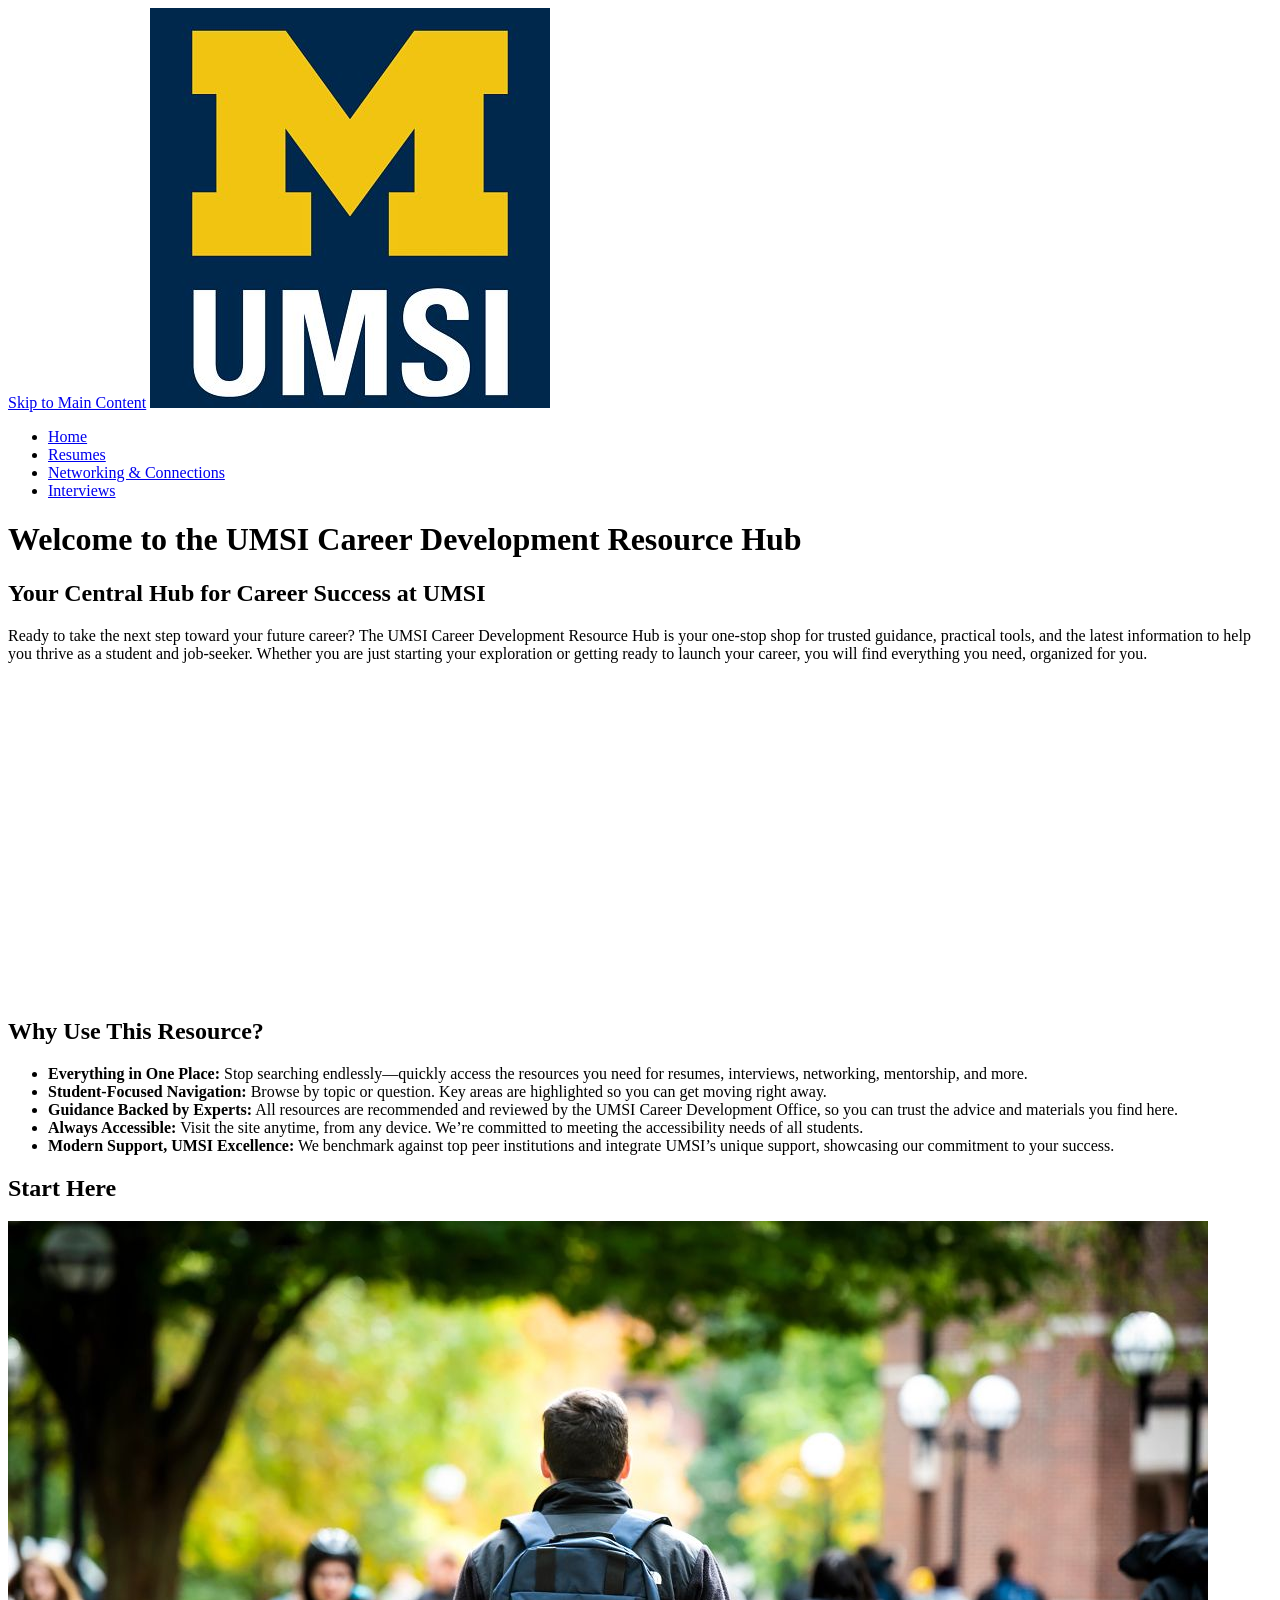
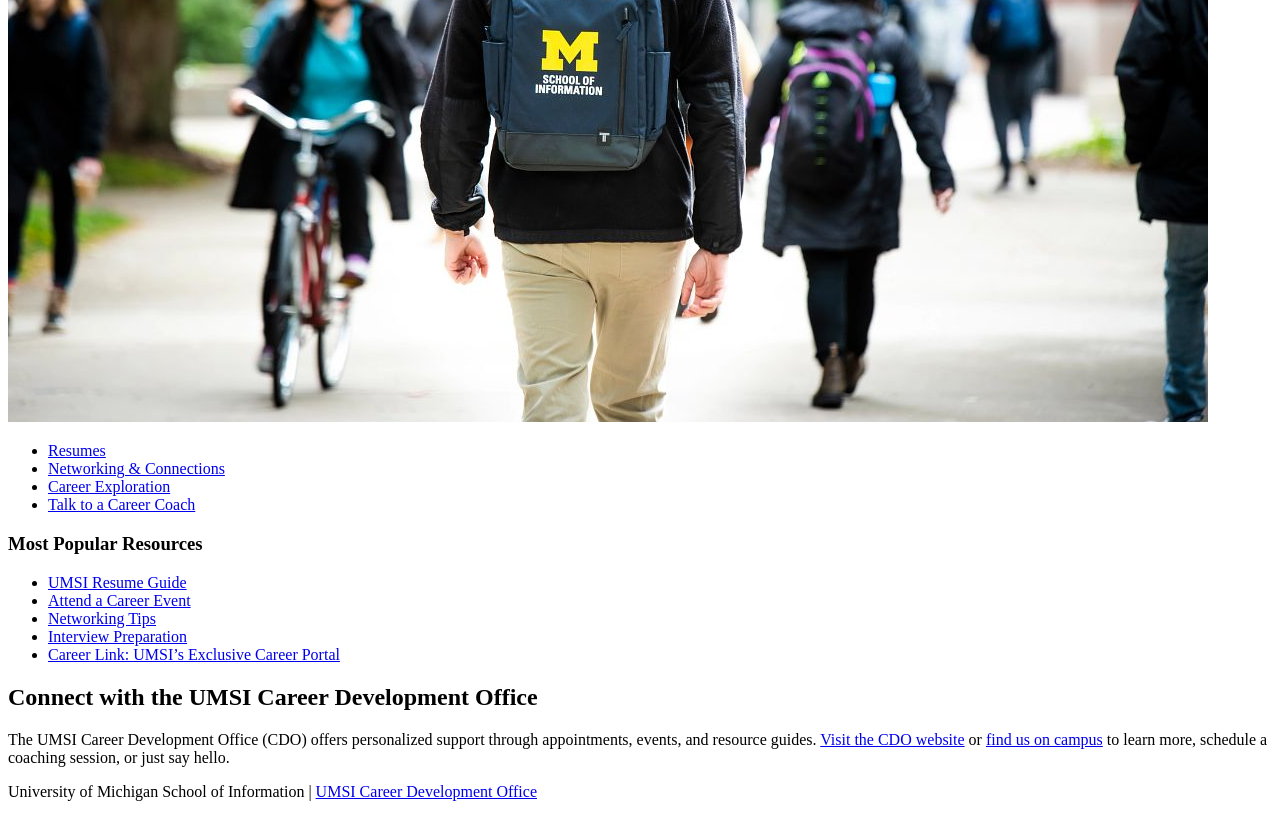
==== index.html @ 448ca25b "Add files via upload" ====
<!DOCTYPE html>
<html lang="en">
<head>
    <meta charset="UTF-8">
    <meta name="viewport" content="width=device-width, initial-scale=1.0">
    <title>MSI Career Development Resource Hub</title>
</head>
<body>

    <header>
  <a href = "#main">Skip to Main Content</a>
        <img src="images/UMSI_signature_vertical_informal_solidblue.jpg" alt="UMSI Logo">
        <nav>
            <ul>
                <li><a href = "index.html">Home</a></li>
                <li><a href = "resume.html">Resumes</a></li>
                <li><a href = "networking.html">Networking & Connections</a></li>
                <li><a href = "interviews.html">Interviews</a></li>
            </ul>
        </nav>
    <h1>Welcome to the UMSI Career Development Resource Hub</h1>

    </header>
    <main id="main">
    <section>
      <h2>Your Central Hub for Career Success at UMSI</h2>
      <p>
        Ready to take the next step toward your future career? The UMSI Career Development Resource Hub is your one-stop shop for trusted guidance, practical tools, and the latest information to help you thrive as a student and job-seeker. Whether you are just starting your exploration or getting ready to launch your career, you will find everything you need, organized for you.
      </p>
      <iframe width="560" height="315" src="https://www.youtube.com/embed/GSjGeDYJ5Nk?si=qhxJPRTIT___x8hG" title="YouTube video player" frameborder="0" allow="accelerometer; autoplay; clipboard-write; encrypted-media; gyroscope; picture-in-picture; web-share" referrerpolicy="strict-origin-when-cross-origin" allowfullscreen></iframe>
    </section>

    <section>
      <h2>Why Use This Resource?</h2>


      <ul>
        <li><strong>Everything in One Place:</strong> Stop searching endlessly—quickly access the resources you need for resumes, interviews, networking, mentorship, and more.</li>
        <li><strong>Student-Focused Navigation:</strong> Browse by topic or question. Key areas are highlighted so you can get moving right away.</li>
        <li><strong>Guidance Backed by Experts:</strong> All resources are recommended and reviewed by the UMSI Career Development Office, so you can trust the advice and materials you find here.</li>
        <li><strong>Always Accessible:</strong> Visit the site anytime, from any device. We’re committed to meeting the accessibility needs of all students.</li>
        <li><strong>Modern Support, UMSI Excellence:</strong> We benchmark against top peer institutions and integrate UMSI’s unique support, showcasing our commitment to your success.</li>
      </ul>
    </section>
        <section>
      <h2>Start Here</h2>
      <div>
        <img src="images/UMSI_CampusFall_UMSIBackpack_02.jpg" alt="A student wears a UMSI backpack in fall on the drag.">
        <ul>
            <li><a href="resume.html">Resumes</a></li>
            <li><a href="networking.html">Networking & Connections</a></li>
            <li><a href="https://umich.instructure.com/courses/137916/pages/attend-an-event">Career Exploration</a></li>
            <li><a href="https://umich.instructure.com/courses/137916/pages/talk-to-a-career-coach">Talk to a Career Coach</a></li>
        </ul>
       

      </div>
      <div>
        <h3>Most Popular Resources</h3>
        <ul>
          <li><a href="https://docs.google.com/document/d/1_1GfDJyVGIgE82MZjVhuWT_aB_2Hcj1NN62FUCXoR_o/edit?tab=t.0" target="_blank">UMSI Resume Guide</a></li>
          <li><a href="https://umich.instructure.com/courses/137916/pages/attend-an-event" target="_blank">Attend a Career Event</a></li>
          <li><a href="https://docs.google.com/document/d/18HMt79BU8ovGf9z7_P7No5tuwUS6qHNW5u0sgrepLtE/edit?tab=t.0" target="_blank">Networking Tips</a></li>
          <li><a href="https://docs.google.com/presentation/d/15n-XqsFEntdbkZz89K-ohf7Or1NnCt5CQNDG-6fh2a0/edit?usp=sharing"target="_blank">Interview Preparation</a></li>
          <li><a href="https://si-umich.12twenty.com/Login" target="_blank">Career Link: UMSI’s Exclusive Career Portal</a></li>
        </ul>
      </div>
    </section>
    <section>
      <h2>Connect with the UMSI Career Development Office</h2>
      <p>
        The UMSI Career Development Office (CDO) offers personalized support through appointments, events, and resource guides. <a href="https://umich.instructure.com/courses/137916" target="_blank">Visit the CDO website</a> or <a href="https://www.si.umich.edu/about-umsi/getting-umsi" target="_blank">find us on campus</a> to learn more, schedule a coaching session, or just say hello.
      </p>
    </section>
       
        <!-- Content taken & modified from UMGPT with the prompt, "Write me a webpage of intro content to help meet the following requirements - this is for the home page": and then pasted in the client objectives & project requirements"
        UMGPT. (2025). UMGPT ( GPT-4.1 August 25th version) [Large language model]. -->
    </main>
    <footer>
        <p>University of Michigan School of Information | <a href="https://umich.instructure.com/courses/137916">UMSI Career Development Office </a></p>
        </footer>
</body>
</html>
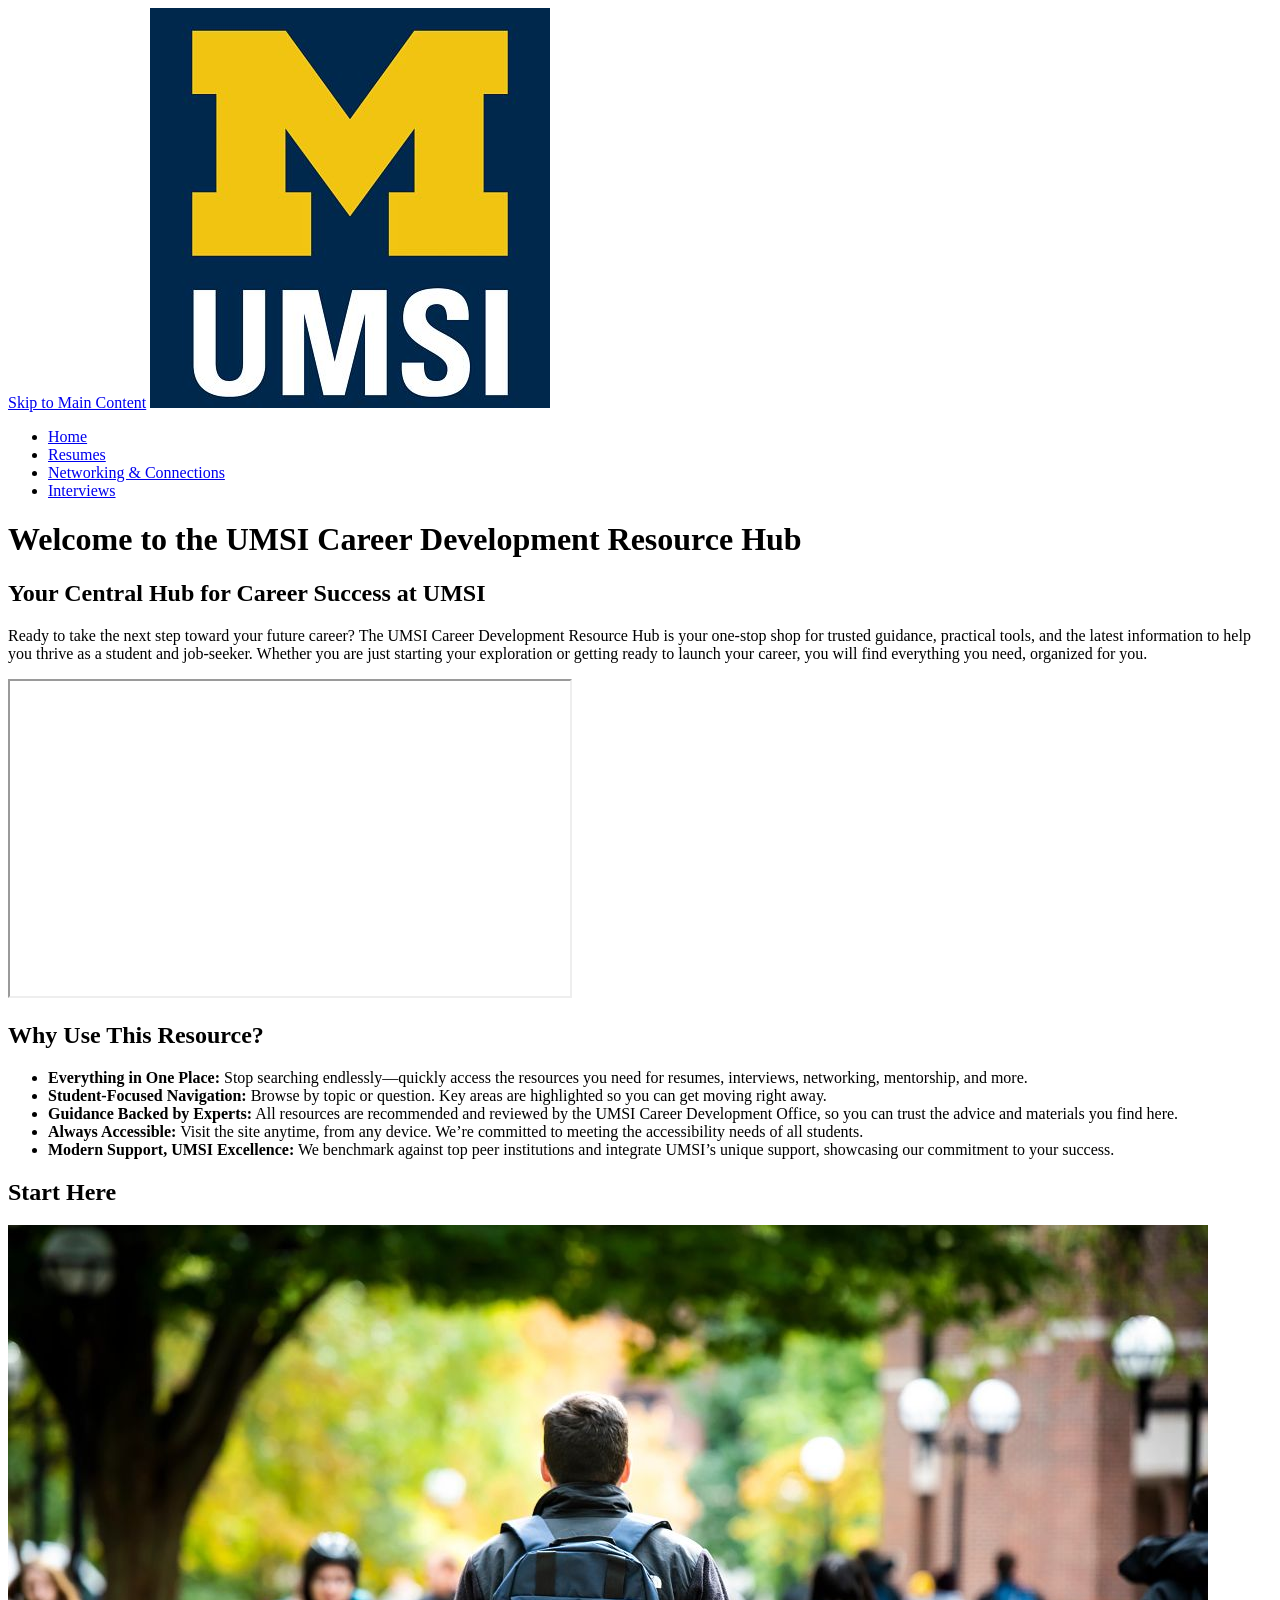
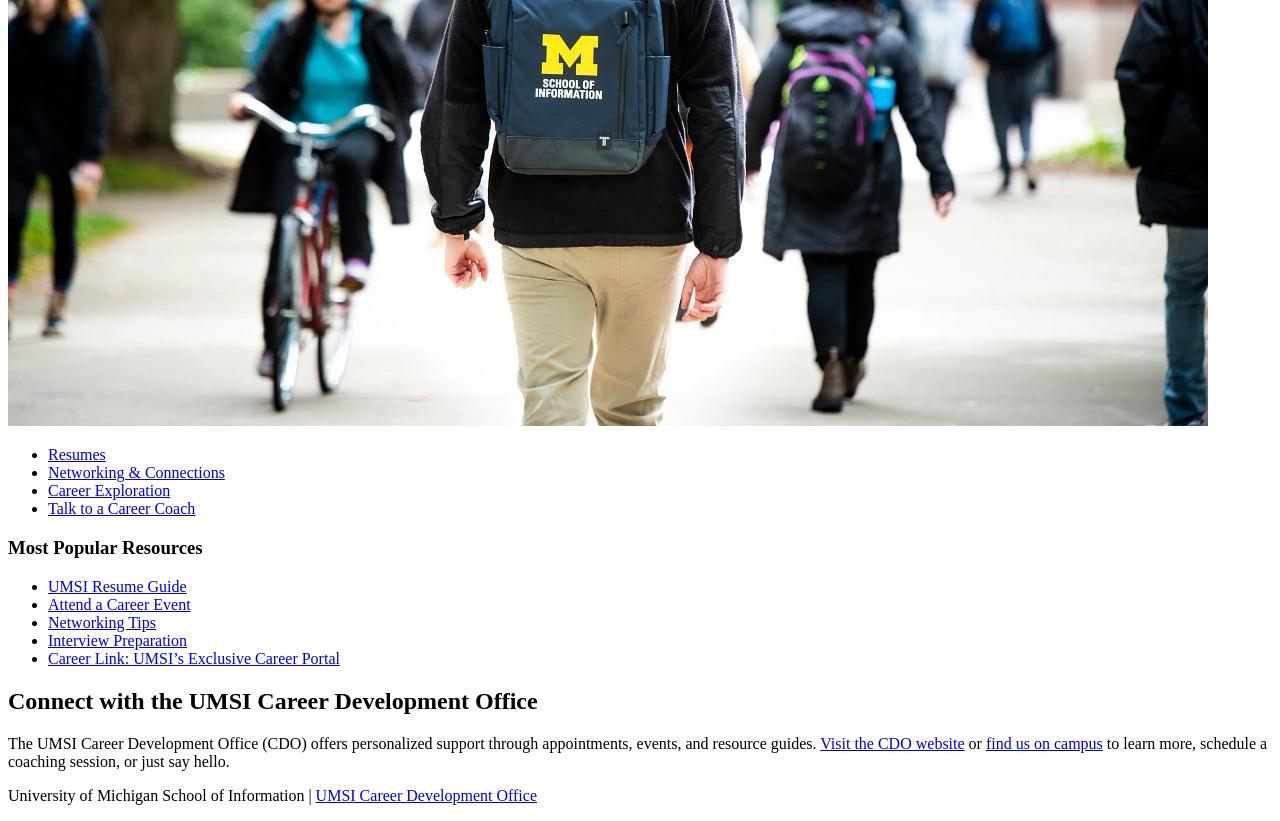
==== commit 90ffba08: "Add files via upload" ====
--- a/index.html
+++ b/index.html
@@ -27,7 +27,7 @@
       <p>
         Ready to take the next step toward your future career? The UMSI Career Development Resource Hub is your one-stop shop for trusted guidance, practical tools, and the latest information to help you thrive as a student and job-seeker. Whether you are just starting your exploration or getting ready to launch your career, you will find everything you need, organized for you.
       </p>
-      <iframe width="560" height="315" src="https://www.youtube.com/embed/GSjGeDYJ5Nk?si=qhxJPRTIT___x8hG" title="YouTube video player" frameborder="0" allow="accelerometer; autoplay; clipboard-write; encrypted-media; gyroscope; picture-in-picture; web-share" referrerpolicy="strict-origin-when-cross-origin" allowfullscreen></iframe>
+      <iframe width="560" height="315" src="https://www.youtube.com/embed/GSjGeDYJ5Nk?si=qhxJPRTIT___x8hG" title="YouTube video player" allow="accelerometer; autoplay; clipboard-write; encrypted-media; gyroscope; picture-in-picture; web-share" referrerpolicy="strict-origin-when-cross-origin" allowfullscreen></iframe>
     </section>
 
     <section>
@@ -61,7 +61,7 @@
           <li><a href="https://docs.google.com/document/d/1_1GfDJyVGIgE82MZjVhuWT_aB_2Hcj1NN62FUCXoR_o/edit?tab=t.0" target="_blank">UMSI Resume Guide</a></li>
           <li><a href="https://umich.instructure.com/courses/137916/pages/attend-an-event" target="_blank">Attend a Career Event</a></li>
           <li><a href="https://docs.google.com/document/d/18HMt79BU8ovGf9z7_P7No5tuwUS6qHNW5u0sgrepLtE/edit?tab=t.0" target="_blank">Networking Tips</a></li>
-          <li><a href="https://docs.google.com/presentation/d/15n-XqsFEntdbkZz89K-ohf7Or1NnCt5CQNDG-6fh2a0/edit?usp=sharing"target="_blank">Interview Preparation</a></li>
+          <li><a href="https://docs.google.com/presentation/d/15n-XqsFEntdbkZz89K-ohf7Or1NnCt5CQNDG-6fh2a0/edit?usp=sharing" target="_blank">Interview Preparation</a></li>
           <li><a href="https://si-umich.12twenty.com/Login" target="_blank">Career Link: UMSI’s Exclusive Career Portal</a></li>
         </ul>
       </div>
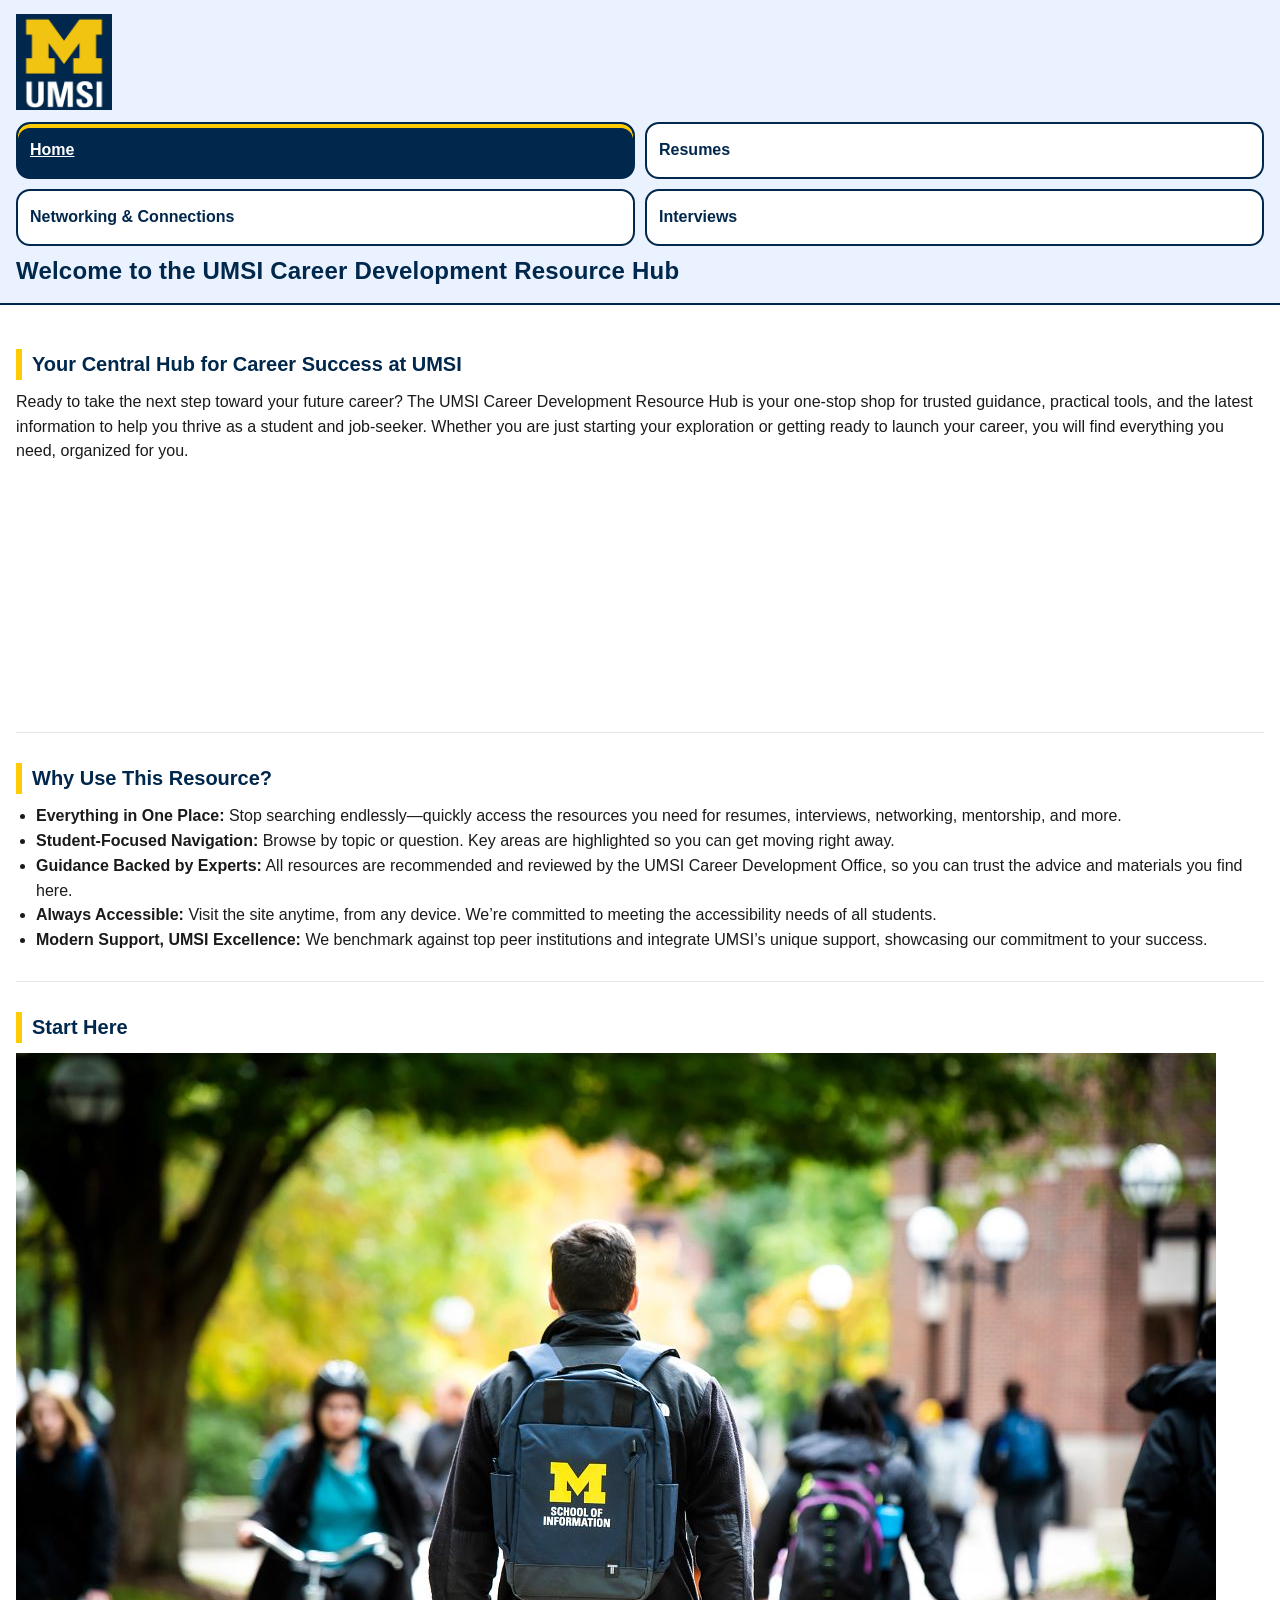
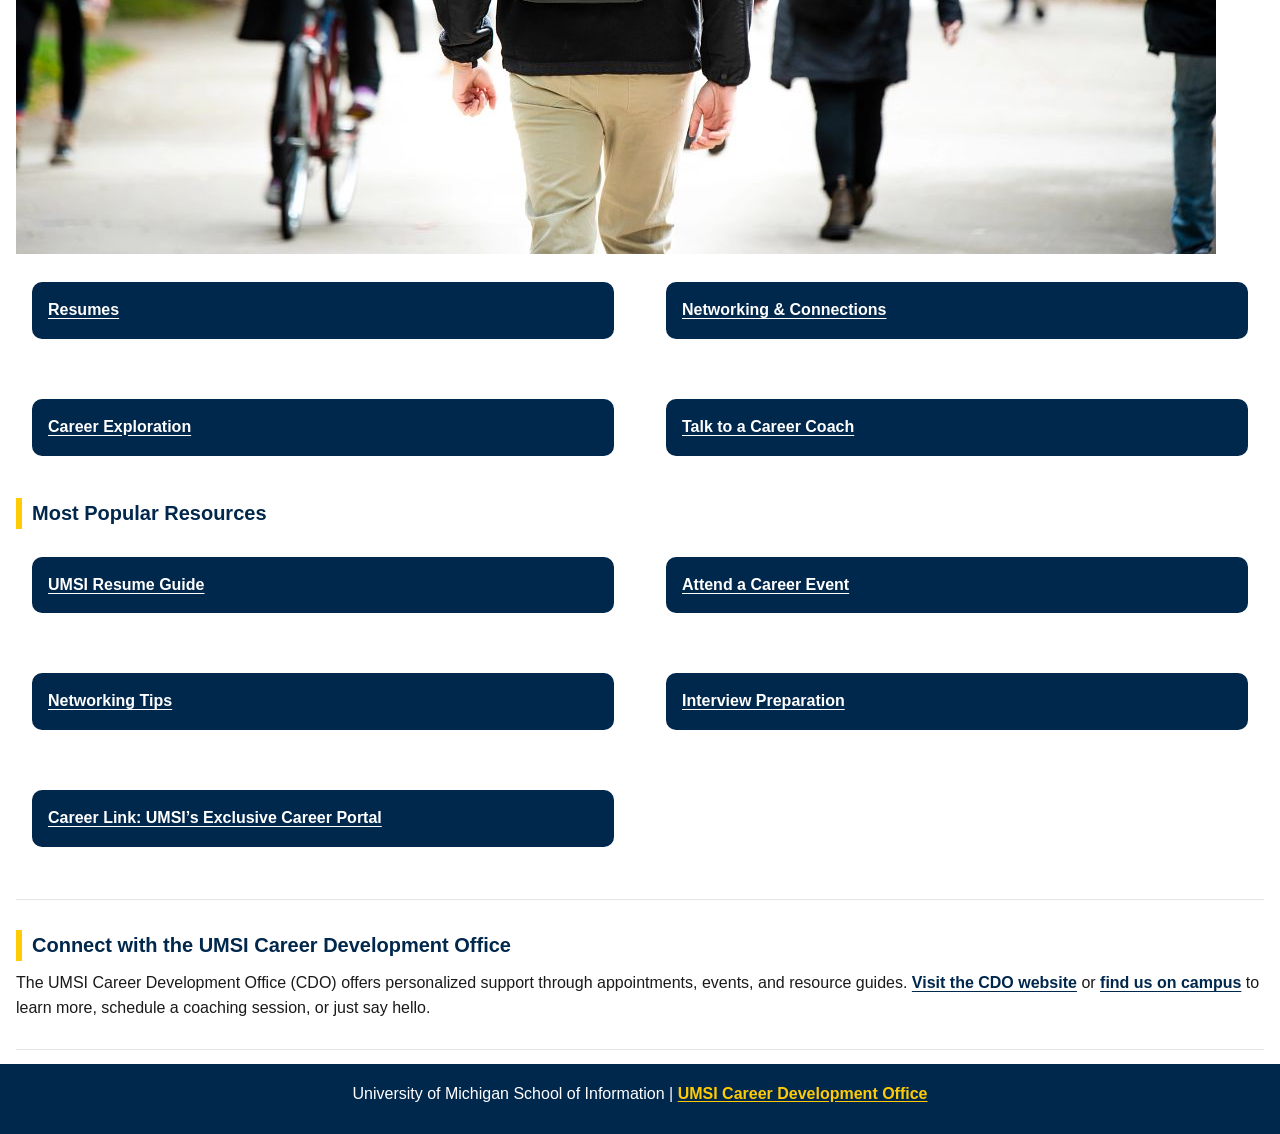
==== commit c3fd84e8: "Add files via upload" ====
--- a/index.html
+++ b/index.html
@@ -3,16 +3,18 @@
 <head>
     <meta charset="UTF-8">
     <meta name="viewport" content="width=device-width, initial-scale=1.0">
+    <link rel="stylesheet" href="css/html5reset.css">
+    <link rel="stylesheet" href="css/style.css">
     <title>MSI Career Development Resource Hub</title>
 </head>
 <body>
-
+  <a class="skip-link" href = "#main">Skip to Main Content</a>
     <header>
-  <a href = "#main">Skip to Main Content</a>
         <img src="images/UMSI_signature_vertical_informal_solidblue.jpg" alt="UMSI Logo">
         <nav>
             <ul>
-                <li><a href = "index.html">Home</a></li>
+                <li class="active"><a href = "index.html" aria-current="page">Home</a></li>
+                <!-- I learned how to add aria to improve accessibility from chatgpt-->
                 <li><a href = "resume.html">Resumes</a></li>
                 <li><a href = "networking.html">Networking & Connections</a></li>
                 <li><a href = "interviews.html">Interviews</a></li>
@@ -46,7 +48,7 @@
       <h2>Start Here</h2>
       <div>
         <img src="images/UMSI_CampusFall_UMSIBackpack_02.jpg" alt="A student wears a UMSI backpack in fall on the drag.">
-        <ul>
+        <ul class="link-grid">
             <li><a href="resume.html">Resumes</a></li>
             <li><a href="networking.html">Networking & Connections</a></li>
             <li><a href="https://umich.instructure.com/courses/137916/pages/attend-an-event">Career Exploration</a></li>
@@ -56,8 +58,8 @@
 
       </div>
       <div>
-        <h3>Most Popular Resources</h3>
-        <ul>
+        <h2>Most Popular Resources</h2>
+        <ul class="link-grid">
           <li><a href="https://docs.google.com/document/d/1_1GfDJyVGIgE82MZjVhuWT_aB_2Hcj1NN62FUCXoR_o/edit?tab=t.0" target="_blank">UMSI Resume Guide</a></li>
           <li><a href="https://umich.instructure.com/courses/137916/pages/attend-an-event" target="_blank">Attend a Career Event</a></li>
           <li><a href="https://docs.google.com/document/d/18HMt79BU8ovGf9z7_P7No5tuwUS6qHNW5u0sgrepLtE/edit?tab=t.0" target="_blank">Networking Tips</a></li>
--- a/css/style.css
+++ b/css/style.css
@@ -0,0 +1,264 @@
+body {
+    font-family: "Trebuchet MS", Verdana, sans-serif;
+    background: #ffffff;
+    color: #1a1a1a;
+    line-height: 1.55;
+    margin: 0;
+}
+
+main a{
+  color: #00274C;
+  text-decoration: underline;
+  text-underline-offset: 3px;
+  font-weight: 700;
+}
+
+header,
+main,
+footer {
+    padding: 14px 16px;
+}
+
+img,
+iframe {
+    max-width: 100%;
+    height: auto;
+    display: block;
+}
+
+
+iframe {
+    width: 100%;
+    height: 240px;
+    border: 0;
+}
+
+
+.skip-link,
+.skip {
+    position: absolute;
+    left: 0px;
+    top: -100px;
+    background: #00274c;
+    color: #ffffff;
+    padding: 10px 12px;
+    text-decoration: none;
+    border-radius: 10px;
+    border: 2px solid #FFCB05;
+    z-index: 999;
+}
+
+.skip-link:focus,
+.skip:focus {
+    top: 10px;
+}
+
+
+header {
+    background: #EAF2FF;
+    border-bottom: 2px solid #00274C;
+}
+
+header img {
+    width: 96px;
+    margin: 0 0 10px 0;
+}
+
+h1 {
+    margin: 6px 0 0 0;
+    font-size: x-large;
+    color: #00274C;
+    letter-spacing: 0.2px;
+}
+
+/* Navigation */
+nav ul {
+    list-style: none;
+    padding: 0;
+    margin: 12px 0 0 0;
+
+    display: grid;
+    grid-template-columns: 1fr 1fr;
+    gap: 10px;
+}
+
+nav a {
+    display: block;
+    padding: 14px 12px;
+    text-decoration: none;
+    font-weight: 700;
+
+
+    background: #ffffff;
+    color: #00274C;
+    border: 2px solid #00274C;
+    border-radius: 14px;
+}
+
+
+nav li.active a {
+    background: #00274C;
+    color: #ffffff;
+    text-decoration: underline;
+    border-color: #00274C;
+    box-shadow: inset 0 4px 0 #FFCB05;
+}
+
+
+nav a:focus {
+    outline: 3px solid #FFCB05;
+    outline-offset: 2px;
+}
+
+
+main {
+    background: #ffffff;
+}
+
+h2 {
+    margin: 18px 0 10px 0;
+    font-size: 20px;
+    color: #00274C;
+}
+
+
+h2 {
+    padding-left: 10px;
+    border-left: 6px solid #FFCB05;
+}
+
+p,
+ul,
+ol {
+    margin: 0 0 12px 0;
+}
+
+section {
+    padding: 12px 0 16px 0;
+    border-bottom: 1px solid #e6e6e6;
+}
+
+
+section>ul,
+section>ol {
+    padding-left: 20px;
+}
+
+.link-grid {
+    list-style: none;
+    padding: 0;
+    display: grid;
+    grid-template-columns: 1fr 1fr;
+    gap: 20px;
+    margin-top: 12px;
+}
+
+.link-grid li {
+    border-radius: 16px;
+    padding: 16px;
+}
+
+.link-grid a {
+    display: block;
+    padding: 16px;
+    border-radius: 10px;
+    background-color: #00274C;
+    font-weight: bold;
+    color: #ffffff;
+    margin-bottom: 8px;
+}
+
+.link-grid p {
+    margin: 0;
+    color: #444;
+}
+
+.link-grid a:focus,
+.link-grid a:hover {
+    outline: 3px solid #FFCB05;
+    outline-offset: 2px;
+}
+
+
+
+
+.cards-section .link-grid {
+    list-style: none;
+    padding: 0;
+    display: grid;
+    grid-template-columns: 1fr 1fr;
+    gap: 20px;
+    margin-top: 12px;
+}
+
+.cards-section .link-grid li {
+    background: #EAF2FF;
+    border-radius: 18px;
+    padding: 14px;
+}
+
+.cards-section .link-grid a {
+    display: block;
+    padding: 16px;
+    border-radius: 10px;
+    background-color: #00274C;
+    font-weight: bold;
+    color: #ffffff;
+    margin-bottom: 8px;
+}
+
+.cards-section .link-grid p {
+    margin: 0;
+    color: #444;
+}
+
+.cards-section .link-grid a:hover {
+    outline: 3px solid #FFCB05;
+    outline-offset: 2px;
+}
+
+
+
+
+.grid {
+    display: grid;
+    grid-template-columns: 1fr 1fr;
+    gap: 12px;
+    margin-top: 12px;
+}
+
+.grid a {
+    display: block;
+    padding: 14px;
+    border: 1px solid #d7d7d7;
+    border-radius: 14px;
+    text-decoration: none;
+    color: #00274C;
+    font-weight: 700;
+    background: #ffffff;
+}
+
+.grid a:focus {
+    outline: 3px solid #FFCB05;
+    outline-offset: 2px;
+}
+
+a:focus {
+    outline: 3px solid #FFCB05;
+    outline-offset: 2px;
+}
+
+footer {
+    background: #00274c;
+    border-top: 2px solid #00274C;
+    color: #ffffff;
+    text-align: center;
+    padding: 16px;
+}
+
+footer a {
+    color: #ffcb05;
+    font-weight: 700;
+    text-decoration: underline;
+    text-underline-offset: 2px;
+}
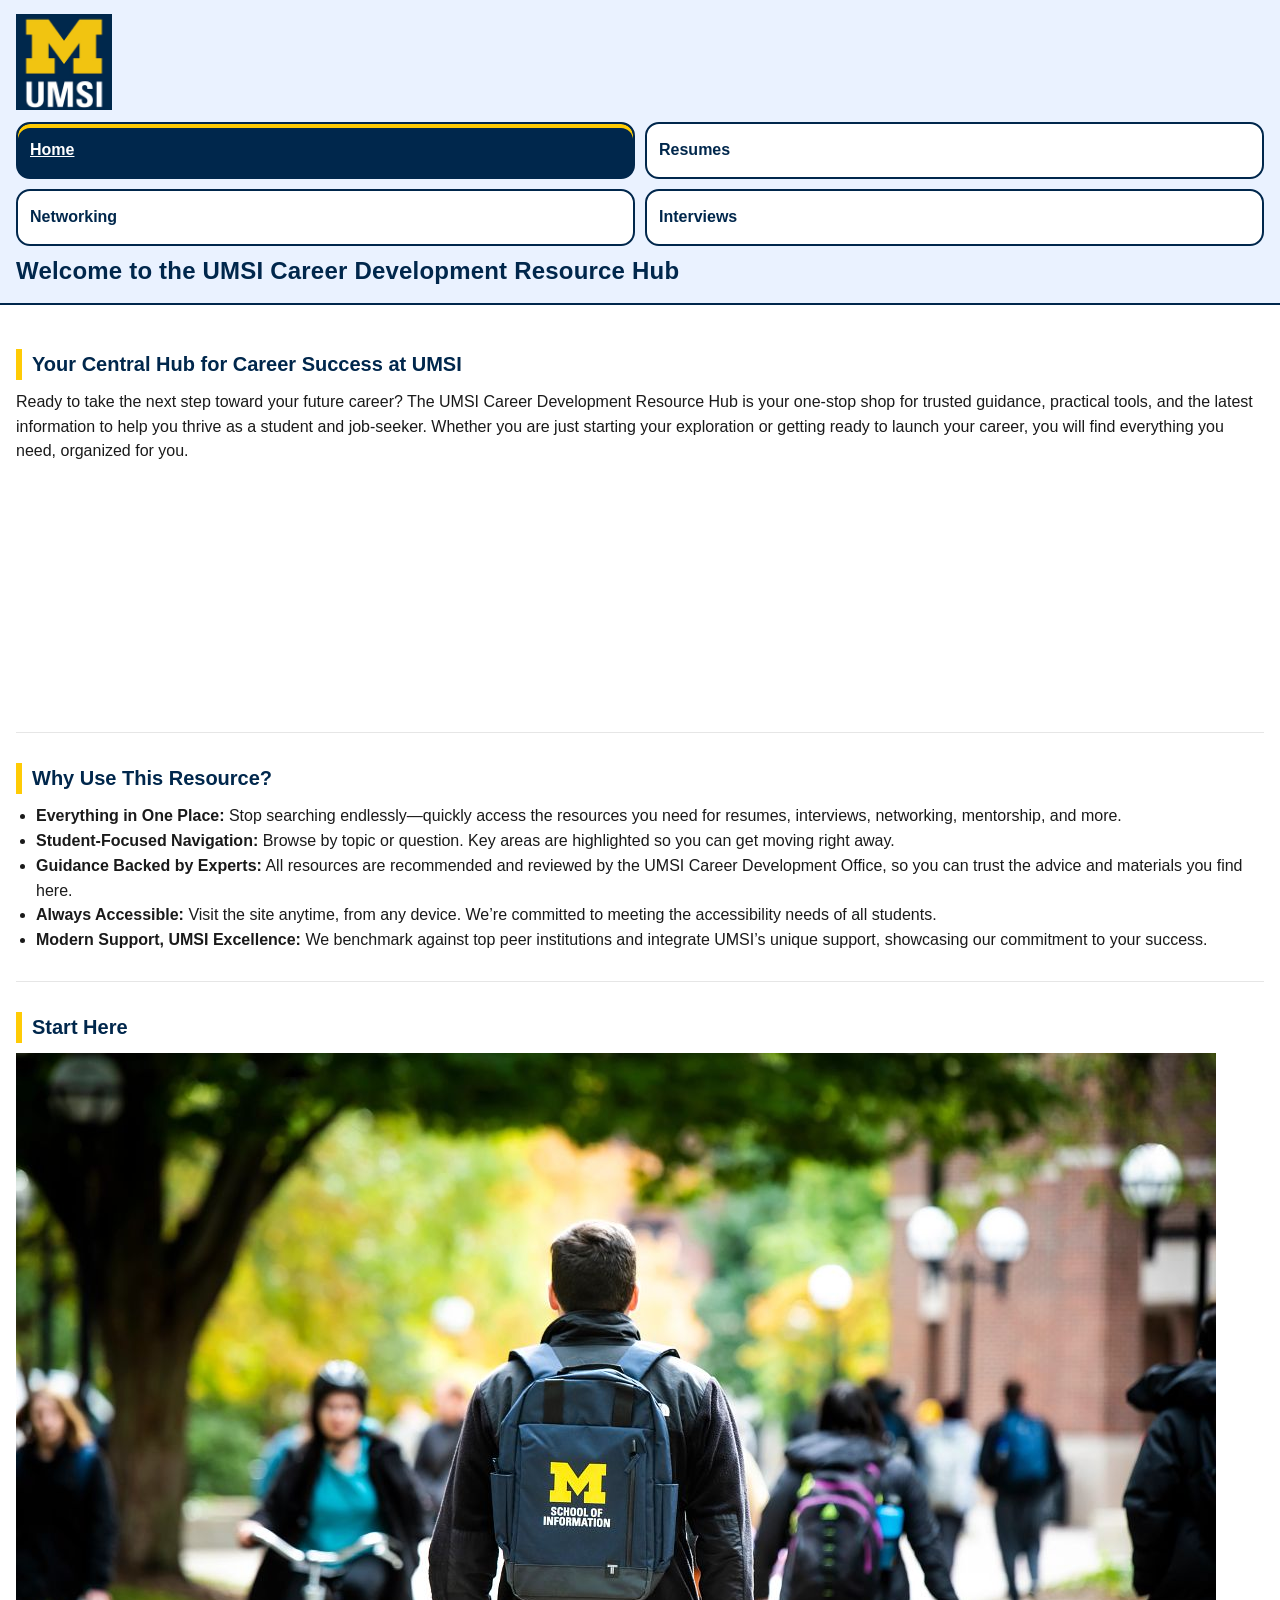
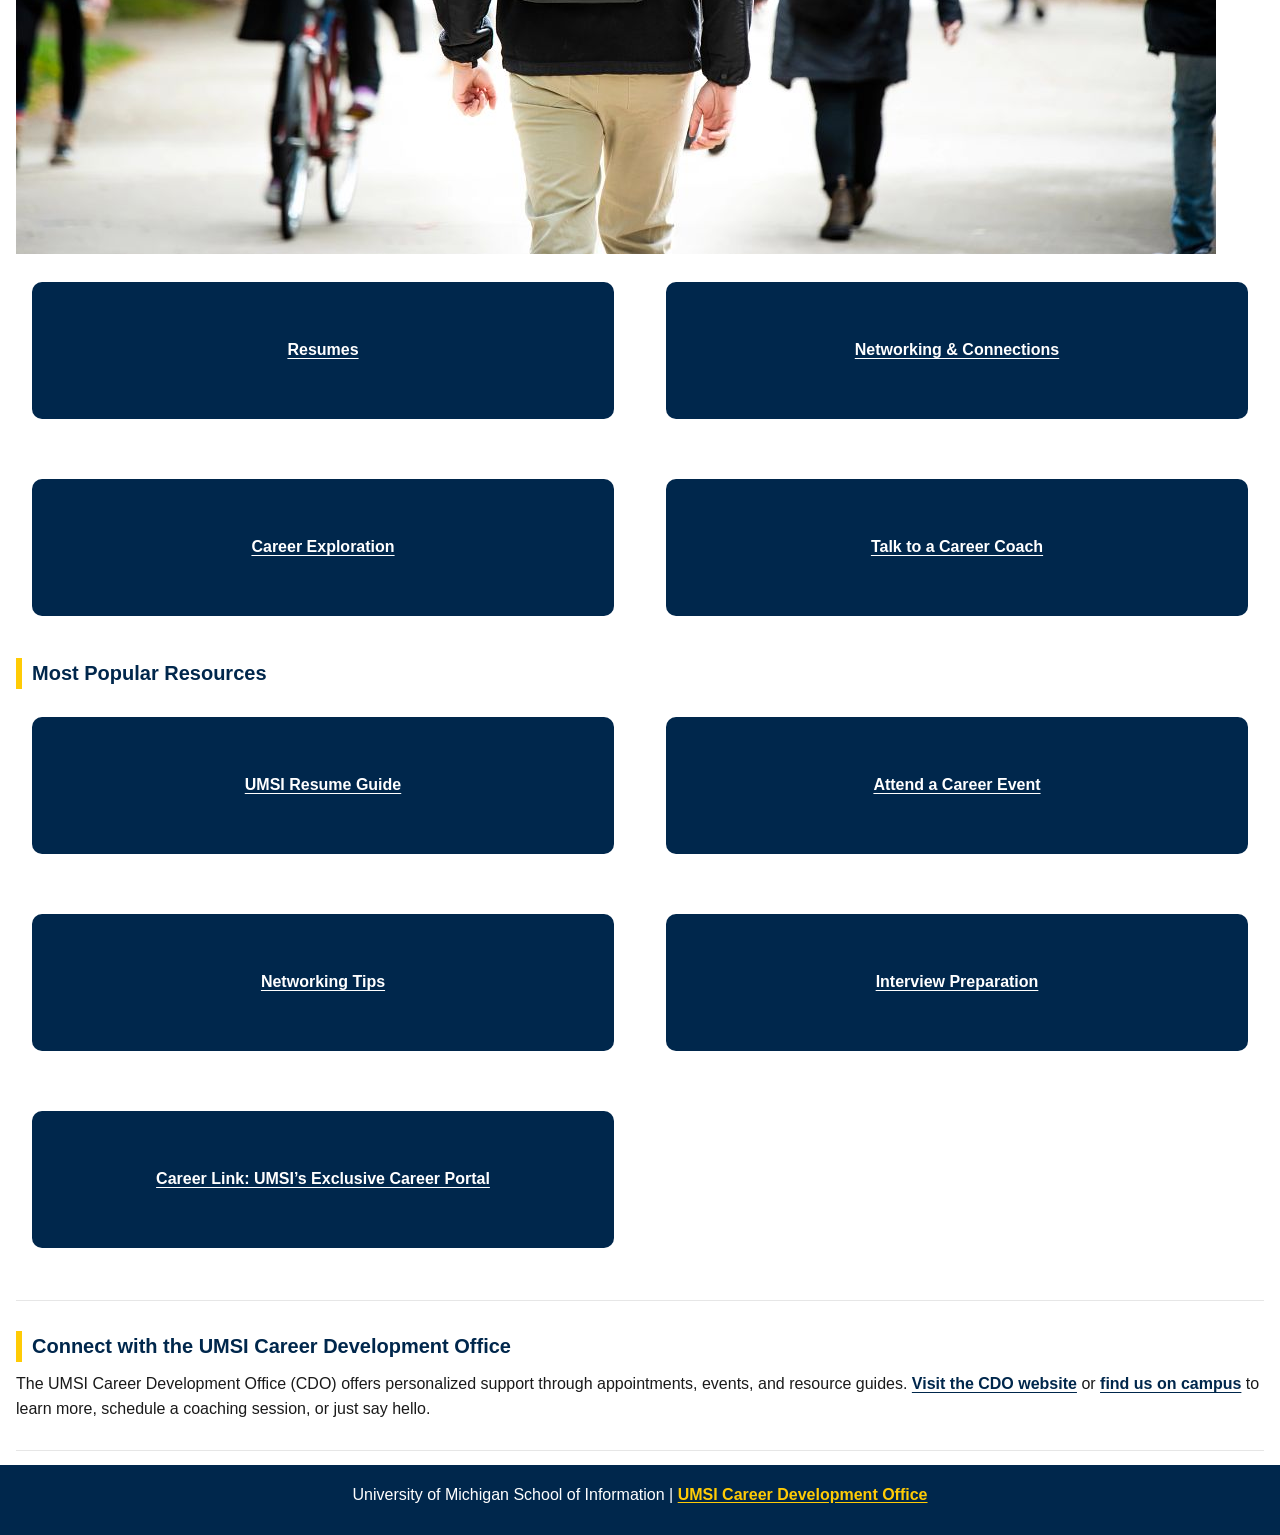
==== commit 65315edb: "Add files via upload" ====
--- a/index.html
+++ b/index.html
@@ -16,7 +16,7 @@
                 <li class="active"><a href = "index.html" aria-current="page">Home</a></li>
                 <!-- I learned how to add aria to improve accessibility from chatgpt-->
                 <li><a href = "resume.html">Resumes</a></li>
-                <li><a href = "networking.html">Networking & Connections</a></li>
+                <li><a href = "networking.html">Networking</a></li>
                 <li><a href = "interviews.html">Interviews</a></li>
             </ul>
         </nav>
--- a/css/style.css
+++ b/css/style.css
@@ -6,11 +6,11 @@
     margin: 0;
 }
 
-main a{
-  color: #00274C;
-  text-decoration: underline;
-  text-underline-offset: 3px;
-  font-weight: 700;
+main a {
+    color: #00274C;
+    text-decoration: underline;
+    text-underline-offset: 3px;
+    font-weight: 700;
 }
 
 header,
@@ -166,6 +166,11 @@
     font-weight: bold;
     color: #ffffff;
     margin-bottom: 8px;
+    min-height: 105px;
+    display: flex;
+    align-items: center;
+    justify-content: center;
+    text-align: center;
 }
 
 .link-grid p {
@@ -205,6 +210,11 @@
     font-weight: bold;
     color: #ffffff;
     margin-bottom: 8px;
+    min-height: 105px;
+    display: flex;
+    align-items: center;
+    justify-content: center;
+    text-align: center;
 }
 
 .cards-section .link-grid p {
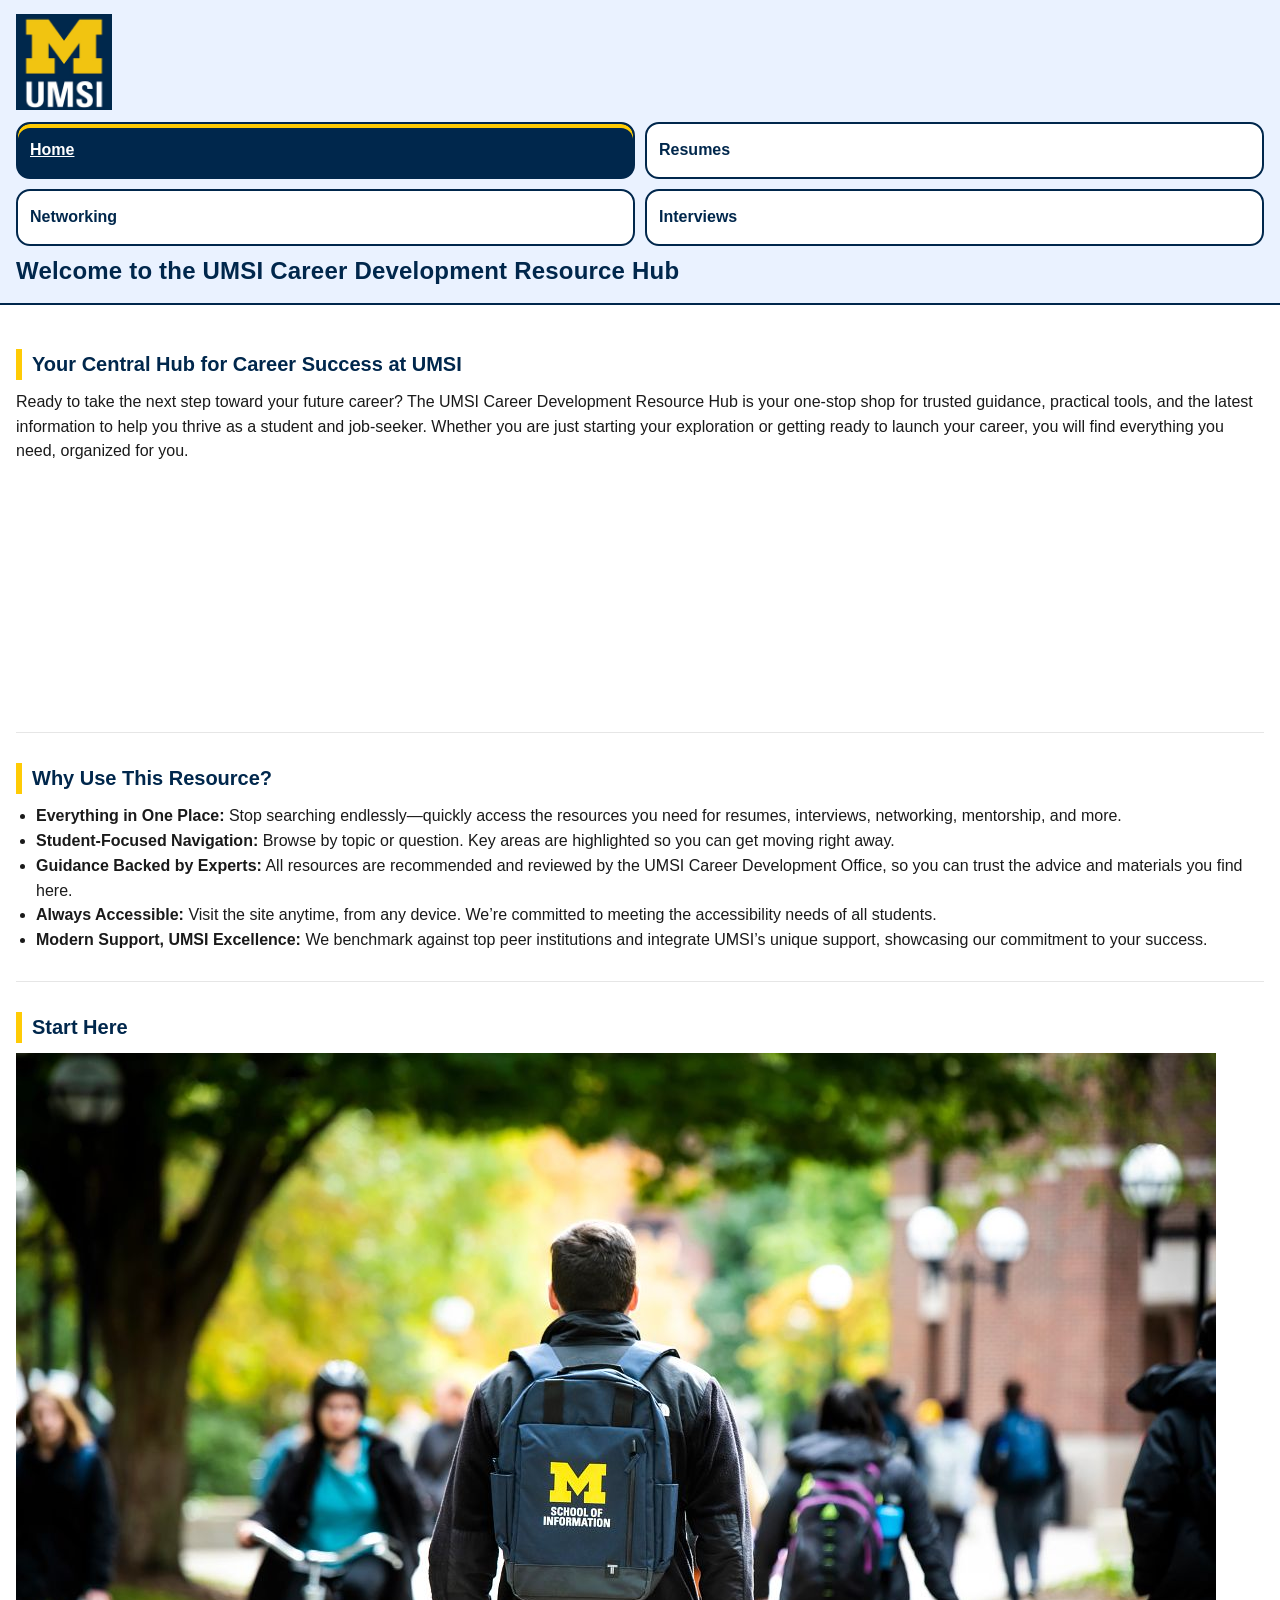
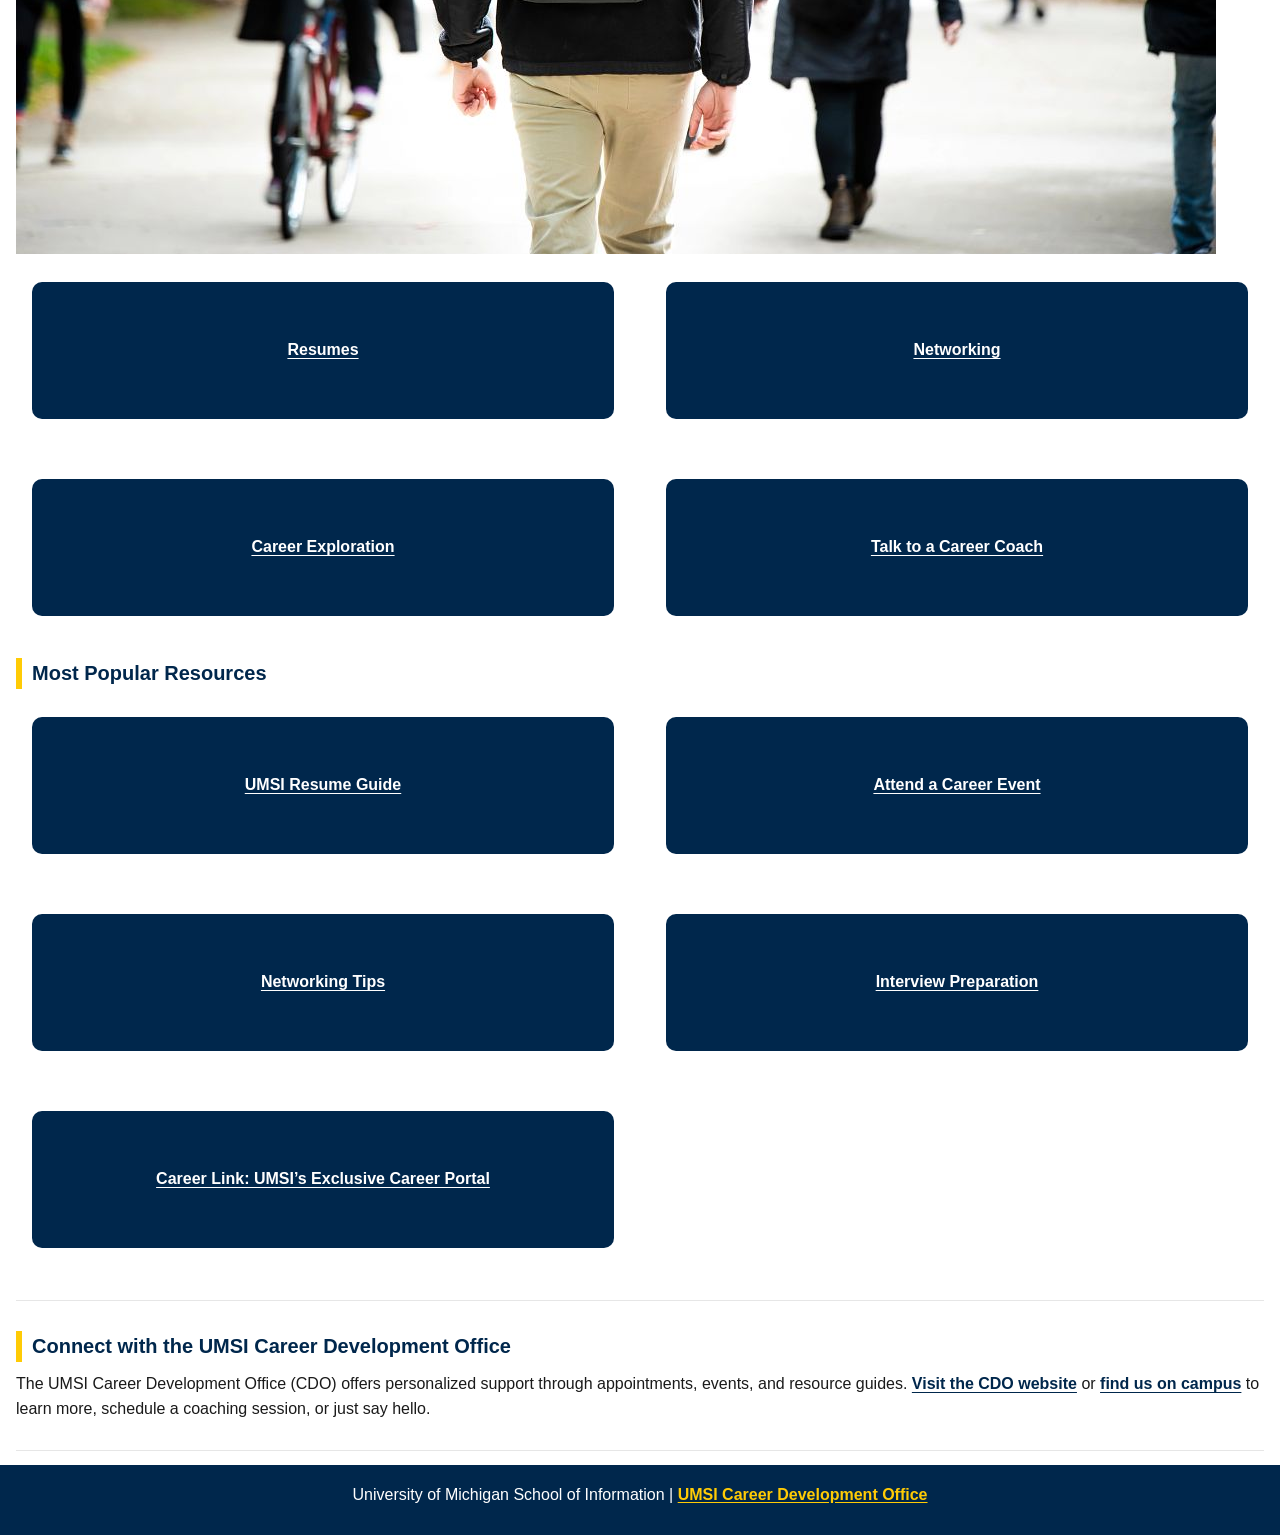
==== commit 3a0ce287: "Add files via upload" ====
--- a/index.html
+++ b/index.html
@@ -13,8 +13,7 @@
         <img src="images/UMSI_signature_vertical_informal_solidblue.jpg" alt="UMSI Logo">
         <nav>
             <ul>
-                <li class="active"><a href = "index.html" aria-current="page">Home</a></li>
-                <!-- I learned how to add aria to improve accessibility from chatgpt-->
+                <li class="active"><a href = "index.html">Home</a></li>
                 <li><a href = "resume.html">Resumes</a></li>
                 <li><a href = "networking.html">Networking</a></li>
                 <li><a href = "interviews.html">Interviews</a></li>
@@ -50,7 +49,7 @@
         <img src="images/UMSI_CampusFall_UMSIBackpack_02.jpg" alt="A student wears a UMSI backpack in fall on the drag.">
         <ul class="link-grid">
             <li><a href="resume.html">Resumes</a></li>
-            <li><a href="networking.html">Networking & Connections</a></li>
+            <li><a href="networking.html">Networking</a></li>
             <li><a href="https://umich.instructure.com/courses/137916/pages/attend-an-event">Career Exploration</a></li>
             <li><a href="https://umich.instructure.com/courses/137916/pages/talk-to-a-career-coach">Talk to a Career Coach</a></li>
         </ul>
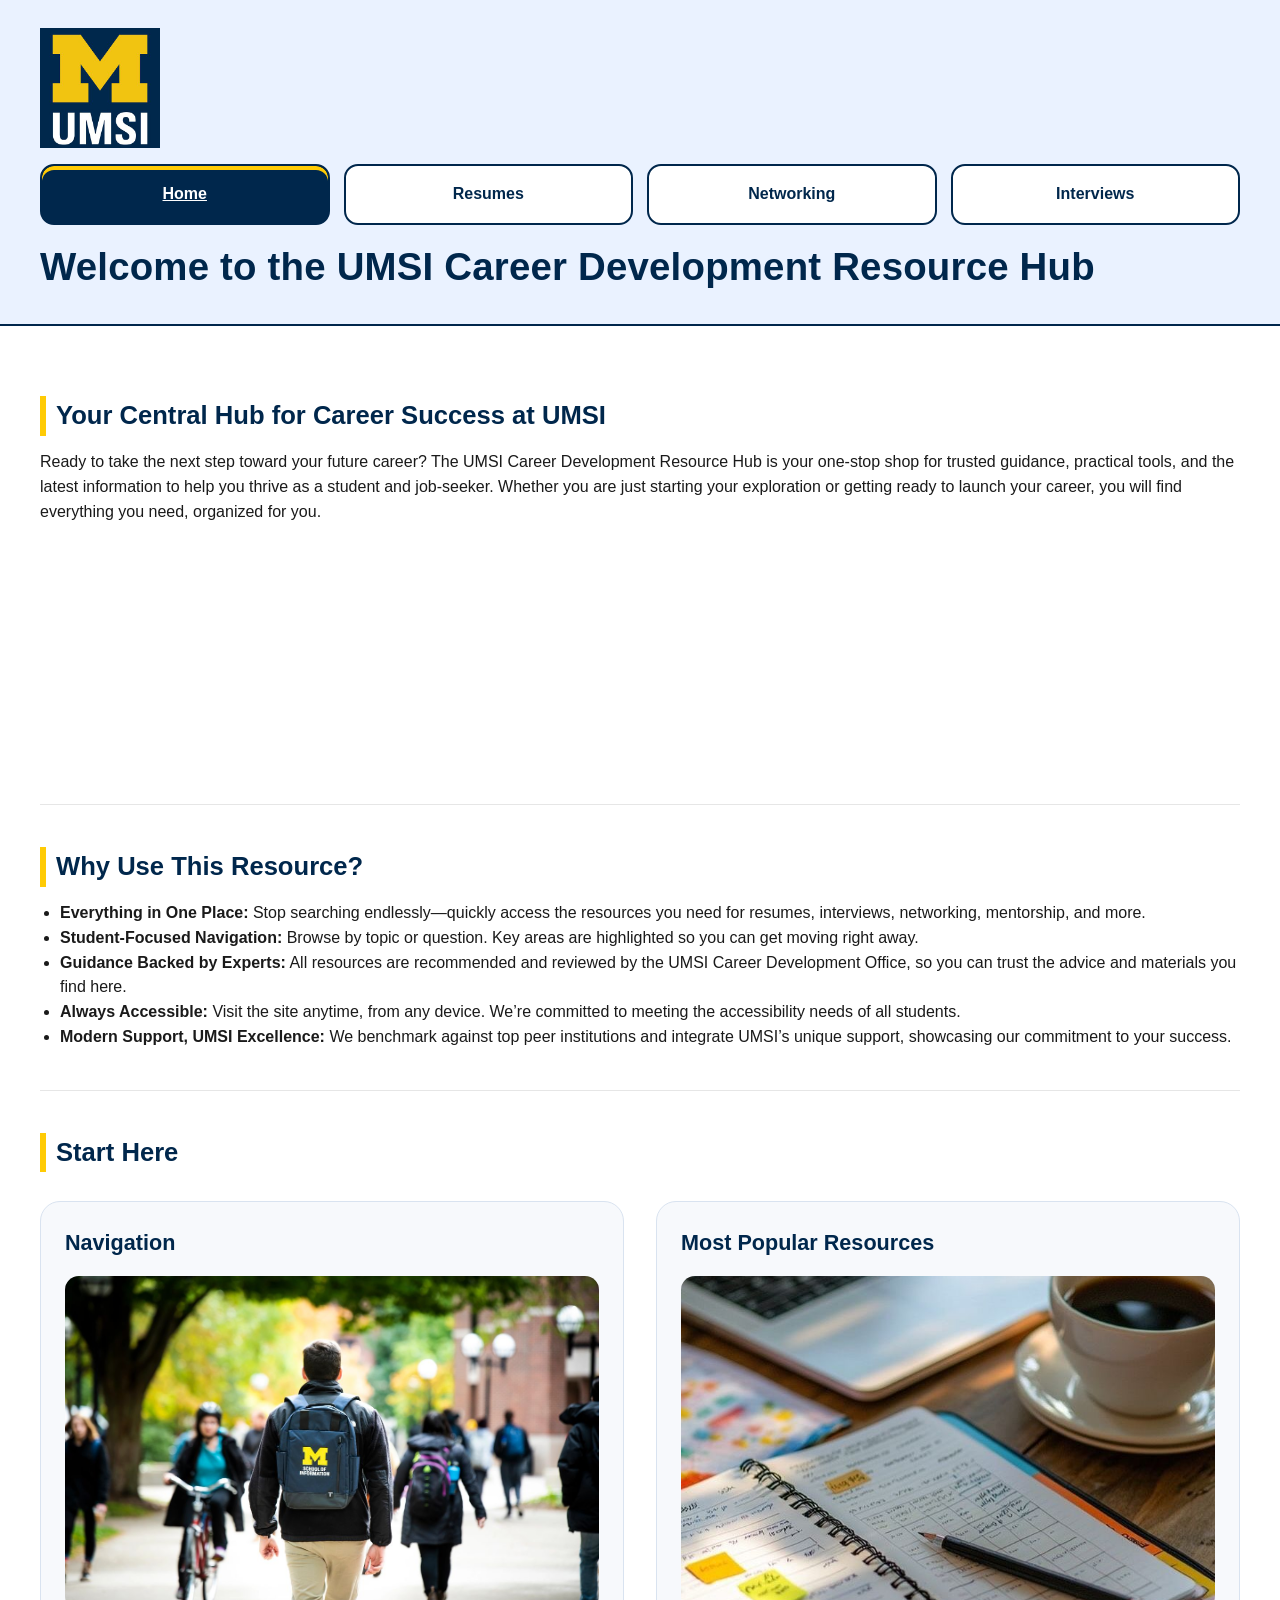
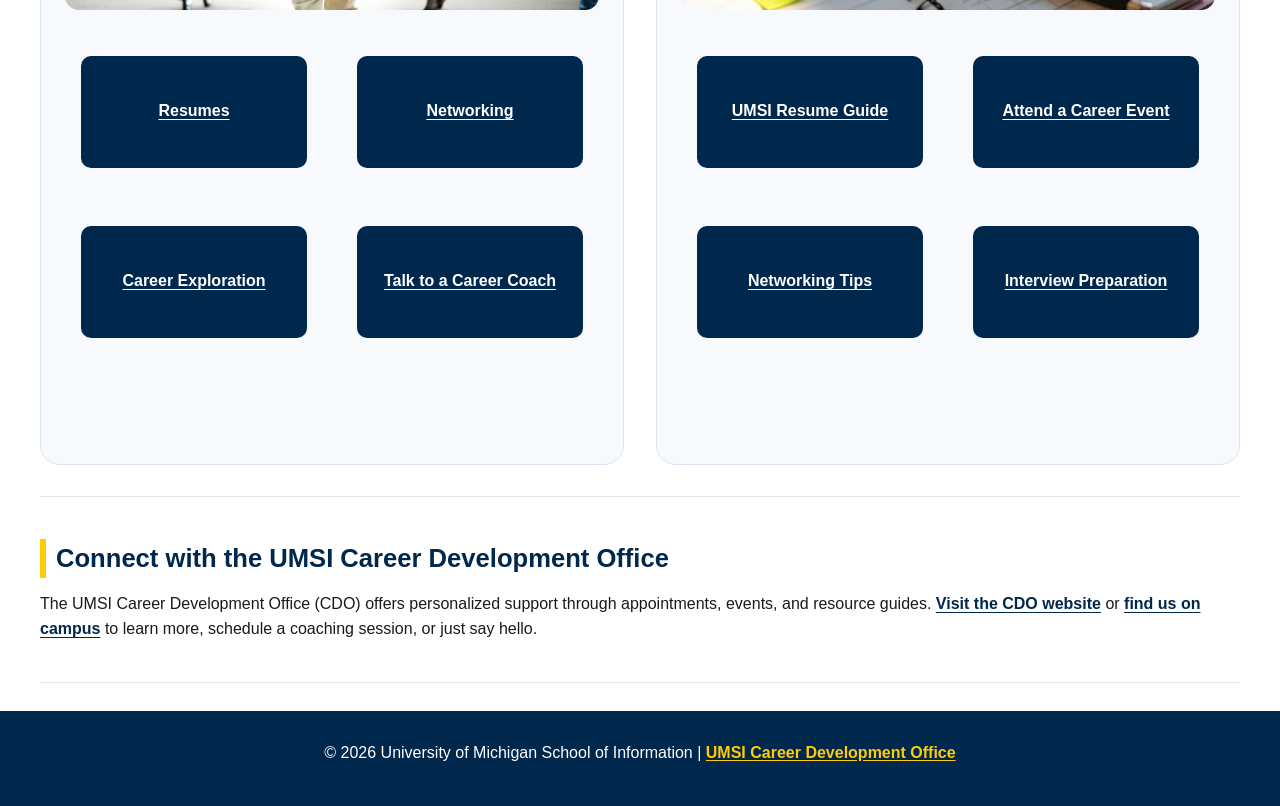
==== commit 314616ad: "Add files via upload" ====
--- a/index.html
+++ b/index.html
@@ -1,34 +1,42 @@
 <!DOCTYPE html>
 <html lang="en">
+
 <head>
-    <meta charset="UTF-8">
-    <meta name="viewport" content="width=device-width, initial-scale=1.0">
-    <link rel="stylesheet" href="css/html5reset.css">
-    <link rel="stylesheet" href="css/style.css">
-    <title>MSI Career Development Resource Hub</title>
+  <meta charset="UTF-8">
+  <meta name="viewport" content="width=device-width, initial-scale=1.0">
+  <link rel="stylesheet" href="css/html5reset.css">
+  <link rel="stylesheet" href="css/style.css">
+  <title>MSI Career Development Resource Hub</title>
 </head>
+
 <body>
-  <a class="skip-link" href = "#main">Skip to Main Content</a>
-    <header>
-        <img src="images/UMSI_signature_vertical_informal_solidblue.jpg" alt="UMSI Logo">
-        <nav>
-            <ul>
-                <li class="active"><a href = "index.html">Home</a></li>
-                <li><a href = "resume.html">Resumes</a></li>
-                <li><a href = "networking.html">Networking</a></li>
-                <li><a href = "interviews.html">Interviews</a></li>
-            </ul>
-        </nav>
+  <a class="skip-link" href="#main">Skip to Main Content</a>
+  <header>
+    <img src="images/UMSI_signature_vertical_informal_solidblue.jpg" alt="UMSI Logo">
+    <nav>
+      <ul>
+        <li class="active"><a href="index.html">Home</a></li>
+        <li><a href="resume.html">Resumes</a></li>
+        <li><a href="networking.html">Networking</a></li>
+        <li><a href="interviews.html">Interviews</a></li>
+      </ul>
+    </nav>
     <h1>Welcome to the UMSI Career Development Resource Hub</h1>
 
-    </header>
-    <main id="main">
+  </header>
+  <main id="main">
     <section>
       <h2>Your Central Hub for Career Success at UMSI</h2>
       <p>
-        Ready to take the next step toward your future career? The UMSI Career Development Resource Hub is your one-stop shop for trusted guidance, practical tools, and the latest information to help you thrive as a student and job-seeker. Whether you are just starting your exploration or getting ready to launch your career, you will find everything you need, organized for you.
+        Ready to take the next step toward your future career? The UMSI Career Development Resource Hub is your one-stop
+        shop for trusted guidance, practical tools, and the latest information to help you thrive as a student and
+        job-seeker. Whether you are just starting your exploration or getting ready to launch your career, you will find
+        everything you need, organized for you.
       </p>
-      <iframe width="560" height="315" src="https://www.youtube.com/embed/GSjGeDYJ5Nk?si=qhxJPRTIT___x8hG" title="YouTube video player" allow="accelerometer; autoplay; clipboard-write; encrypted-media; gyroscope; picture-in-picture; web-share" referrerpolicy="strict-origin-when-cross-origin" allowfullscreen></iframe>
+      <iframe width="560" height="315" src="https://www.youtube.com/embed/GSjGeDYJ5Nk?si=qhxJPRTIT___x8hG"
+        title="YouTube video player"
+        allow="accelerometer; autoplay; clipboard-write; encrypted-media; gyroscope; picture-in-picture; web-share"
+        referrerpolicy="strict-origin-when-cross-origin" allowfullscreen></iframe>
     </section>
 
     <section>
@@ -36,49 +44,70 @@
 
 
       <ul>
-        <li><strong>Everything in One Place:</strong> Stop searching endlessly—quickly access the resources you need for resumes, interviews, networking, mentorship, and more.</li>
-        <li><strong>Student-Focused Navigation:</strong> Browse by topic or question. Key areas are highlighted so you can get moving right away.</li>
-        <li><strong>Guidance Backed by Experts:</strong> All resources are recommended and reviewed by the UMSI Career Development Office, so you can trust the advice and materials you find here.</li>
-        <li><strong>Always Accessible:</strong> Visit the site anytime, from any device. We’re committed to meeting the accessibility needs of all students.</li>
-        <li><strong>Modern Support, UMSI Excellence:</strong> We benchmark against top peer institutions and integrate UMSI’s unique support, showcasing our commitment to your success.</li>
+        <li><strong>Everything in One Place:</strong> Stop searching endlessly—quickly access the resources you need for
+          resumes, interviews, networking, mentorship, and more.</li>
+        <li><strong>Student-Focused Navigation:</strong> Browse by topic or question. Key areas are highlighted so you
+          can get moving right away.</li>
+        <li><strong>Guidance Backed by Experts:</strong> All resources are recommended and reviewed by the UMSI Career
+          Development Office, so you can trust the advice and materials you find here.</li>
+        <li><strong>Always Accessible:</strong> Visit the site anytime, from any device. We’re committed to meeting the
+          accessibility needs of all students.</li>
+        <li><strong>Modern Support, UMSI Excellence:</strong> We benchmark against top peer institutions and integrate
+          UMSI’s unique support, showcasing our commitment to your success.</li>
       </ul>
     </section>
-        <section>
+    <section class="homepage-panels">
       <h2>Start Here</h2>
-      <div>
-        <img src="images/UMSI_CampusFall_UMSIBackpack_02.jpg" alt="A student wears a UMSI backpack in fall on the drag.">
+      <div class="start-panel">
+        <h3>Navigation</h3>
+        <img src="images/UMSI_CampusFall_UMSIBackpack_02.jpg"
+          alt="A student wears a UMSI backpack in fall on the drag.">
         <ul class="link-grid">
-            <li><a href="resume.html">Resumes</a></li>
-            <li><a href="networking.html">Networking</a></li>
-            <li><a href="https://umich.instructure.com/courses/137916/pages/attend-an-event">Career Exploration</a></li>
-            <li><a href="https://umich.instructure.com/courses/137916/pages/talk-to-a-career-coach">Talk to a Career Coach</a></li>
+          <li><a href="resume.html">Resumes</a></li>
+          <li><a href="networking.html">Networking</a></li>
+          <li><a href="https://umich.instructure.com/courses/137916/pages/attend-an-event">Career Exploration</a></li>
+          <li><a href="https://umich.instructure.com/courses/137916/pages/talk-to-a-career-coach">Talk to a Career
+              Coach</a></li>
         </ul>
-       
+      </div>
 
-      </div>
-      <div>
-        <h2>Most Popular Resources</h2>
+      <div class="popular-panel">
+        <h3>Most Popular Resources</h3>
+        <img src="images/resources-desk.jpg" alt="A planner, laptop, and coffee on a desk, representing planning and career preparation resources.">
         <ul class="link-grid">
-          <li><a href="https://docs.google.com/document/d/1_1GfDJyVGIgE82MZjVhuWT_aB_2Hcj1NN62FUCXoR_o/edit?tab=t.0" target="_blank">UMSI Resume Guide</a></li>
-          <li><a href="https://umich.instructure.com/courses/137916/pages/attend-an-event" target="_blank">Attend a Career Event</a></li>
-          <li><a href="https://docs.google.com/document/d/18HMt79BU8ovGf9z7_P7No5tuwUS6qHNW5u0sgrepLtE/edit?tab=t.0" target="_blank">Networking Tips</a></li>
-          <li><a href="https://docs.google.com/presentation/d/15n-XqsFEntdbkZz89K-ohf7Or1NnCt5CQNDG-6fh2a0/edit?usp=sharing" target="_blank">Interview Preparation</a></li>
-          <li><a href="https://si-umich.12twenty.com/Login" target="_blank">Career Link: UMSI’s Exclusive Career Portal</a></li>
+          <li><a href="https://docs.google.com/document/d/1_1GfDJyVGIgE82MZjVhuWT_aB_2Hcj1NN62FUCXoR_o/edit?tab=t.0"
+              target="_blank">UMSI Resume Guide</a></li>
+          <li><a href="https://umich.instructure.com/courses/137916/pages/attend-an-event" target="_blank">Attend a
+              Career Event</a></li>
+          <li><a href="https://docs.google.com/document/d/18HMt79BU8ovGf9z7_P7No5tuwUS6qHNW5u0sgrepLtE/edit?tab=t.0"
+              target="_blank">Networking Tips</a></li>
+          <li><a
+              href="https://docs.google.com/presentation/d/15n-XqsFEntdbkZz89K-ohf7Or1NnCt5CQNDG-6fh2a0/edit?usp=sharing"
+              target="_blank">Interview Preparation</a></li>
         </ul>
       </div>
     </section>
     <section>
       <h2>Connect with the UMSI Career Development Office</h2>
       <p>
-        The UMSI Career Development Office (CDO) offers personalized support through appointments, events, and resource guides. <a href="https://umich.instructure.com/courses/137916" target="_blank">Visit the CDO website</a> or <a href="https://www.si.umich.edu/about-umsi/getting-umsi" target="_blank">find us on campus</a> to learn more, schedule a coaching session, or just say hello.
+        The UMSI Career Development Office (CDO) offers personalized support through appointments, events, and resource
+        guides. <a href="https://umich.instructure.com/courses/137916" target="_blank">Visit the CDO website</a> or <a
+          href="https://www.si.umich.edu/about-umsi/getting-umsi" target="_blank">find us on campus</a> to learn more,
+        schedule a coaching session, or just say hello.
       </p>
     </section>
-       
-        <!-- Content taken & modified from UMGPT with the prompt, "Write me a webpage of intro content to help meet the following requirements - this is for the home page": and then pasted in the client objectives & project requirements"
+
+    <!-- Content taken & modified from UMGPT with the prompt, "Write me a webpage of intro content to help meet the following requirements - this is for the home page": and then pasted in the client objectives & project requirements"
         UMGPT. (2025). UMGPT ( GPT-4.1 August 25th version) [Large language model]. -->
-    </main>
-    <footer>
-        <p>University of Michigan School of Information | <a href="https://umich.instructure.com/courses/137916">UMSI Career Development Office </a></p>
-        </footer>
+  </main>
+  <footer>
+    <p>&copy; <span id="year"></span> University of Michigan School of Information | <a
+        href="https://umich.instructure.com/courses/137916">UMSI Career Development Office</a></p>
+  </footer>
+
+  <script>
+    document.getElementById("year").textContent = new Date().getFullYear();
+  </script>
 </body>
-</html>
+
+</html>
--- a/css/style.css
+++ b/css/style.css
@@ -271,4 +271,234 @@
     font-weight: 700;
     text-decoration: underline;
     text-underline-offset: 2px;
+}
+
+.homepage-panels .start-panel,
+.homepage-panels .popular-panel {
+    margin-top: 16px;
+}
+
+.homepage-panels .start-panel img {
+    width: 100%;
+    aspect-ratio: 16 / 10;
+    object-fit: cover;
+    border-radius: 14px;
+    margin-bottom: 18px;
+}
+
+.homepage-panels .start-panel img,
+.homepage-panels .popular-panel img {
+    width: 100%;
+    aspect-ratio: 16 / 10;
+    object-fit: cover;
+    border-radius: 14px;
+    margin-bottom: 18px;
+}
+
+.homepage-panels h3 {
+    font-size: 1.35rem;
+    color: #00274C;
+    margin-bottom: 16px;
+}
+
+.homepage-panels .start-panel .link-grid,
+.homepage-panels .popular-panel .link-grid {
+    grid-template-columns: 1fr 1fr;
+    gap: 18px;
+}
+
+.homepage-panels .start-panel .link-grid a,
+.homepage-panels .popular-panel .link-grid a {
+    min-height: 84px;
+    padding: 14px;
+}
+
+.error-page {
+    padding-top: 24px;
+    padding-bottom: 32px;
+}
+
+.error-card {
+    background: #f7f9fc;
+    border: 1px solid #d9e3f0;
+    border-radius: 20px;
+    padding: 24px;
+}
+
+.error-card p {
+    max-width: 70ch;
+}
+
+.error-card .link-grid {
+    margin-top: 20px;
+}
+
+.faq-list {
+    margin-top: 16px;
+}
+
+.faq-list details {
+    background: #f7f9fc;
+    border: 1px solid #d9e3f0;
+    border-radius: 14px;
+    padding: 0;
+    margin-bottom: 14px;
+    overflow: hidden;
+}
+
+/* I asked chatgpt to learn how to do this effect */
+.faq-list summary {
+    cursor: pointer;
+    list-style: none;
+    font-weight: 700;
+    color: #00274C;
+    padding: 16px 18px;
+    position: relative;
+}
+
+.faq-list summary::-webkit-details-marker {
+    display: none;
+}
+
+.faq-list summary::after {
+    content: "+";
+    position: absolute;
+    right: 18px;
+    top: 50%;
+    transform: translateY(-50%);
+    font-size: 1.4rem;
+    font-weight: 700;
+}
+
+.faq-list details[open] summary::after {
+    content: "−";
+}
+
+.faq-list .faq-answer {
+    padding: 0 18px 18px 18px;
+    color: #1a1a1a;
+}
+
+.faq-list .faq-answer p {
+    margin: 0;
+}
+
+@media screen and (min-width: 1024px) {
+
+    header,
+    main,
+    footer {
+        padding: 28px 40px;
+    }
+
+    main {
+        max-width: 1200px;
+        margin: 0 auto;
+    }
+
+    header img {
+        width: 120px;
+        margin-bottom: 16px;
+    }
+
+    h1 {
+        font-size: 2.4rem;
+        margin-top: 12px;
+    }
+
+    h2 {
+        font-size: 1.6rem;
+        margin-bottom: 14px;
+    }
+
+    nav ul {
+        grid-template-columns: repeat(4, minmax(0, 1fr));
+        gap: 14px;
+        width: 100%;
+        max-width: 1200px;
+        margin: 16px auto 0 auto;
+    }
+
+    nav a {
+        text-align: center;
+        padding: 16px 14px;
+    }
+
+    section {
+        padding: 24px 0 28px 0;
+    }
+
+    .link-grid {
+        grid-template-columns: repeat(3, 1fr);
+        gap: 24px;
+    }
+
+    .cards-section .link-grid {
+        grid-template-columns: repeat(4, 1fr);
+    }
+
+    section img,
+    section iframe {
+        border-radius: 16px;
+    }
+
+    .homepage-panels {
+        display: grid;
+        grid-template-columns: 1fr 1fr;
+        gap: 32px;
+        align-items: center;
+        padding-bottom: 64px;
+    }
+
+    .homepage-panels>h2 {
+        grid-column: 1 / -1;
+    }
+
+    .homepage-panels .start-panel,
+    .homepage-panels .popular-panel {
+        background: #f7f9fc;
+        border: 1px solid #d9e3f0;
+        padding: 24px;
+        border-radius: 20px;
+        display: flex;
+        flex-direction: column;
+        height: 100%;
+    }
+
+    .resource-page>section {
+        border-bottom: none;
+        background: #f7f9fc;
+        border: 1px solid #d9e3f0;
+        border-radius: 18px;
+        padding: 24px;
+        margin-bottom: 24px;
+    }
+
+    .resource-page>section:first-child {
+        display: grid;
+        grid-template-columns: 1.1fr 0.9fr;
+        gap: 32px;
+        align-items: start;
+    }
+
+    .resource-page>section:first-child h2,
+    .resource-page>section:first-child p {
+        grid-column: 1;
+    }
+
+    .resource-page>section:first-child img {
+        grid-column: 2;
+        grid-row: 1 / span 6;
+        width: 100%;
+        aspect-ratio: 4 / 3;
+        object-fit: cover;
+        border-radius: 16px;
+        margin-top: 8px;
+    }
+
+    .error-card {
+        max-width: 900px;
+        margin: 0 auto;
+    }
+
 }
